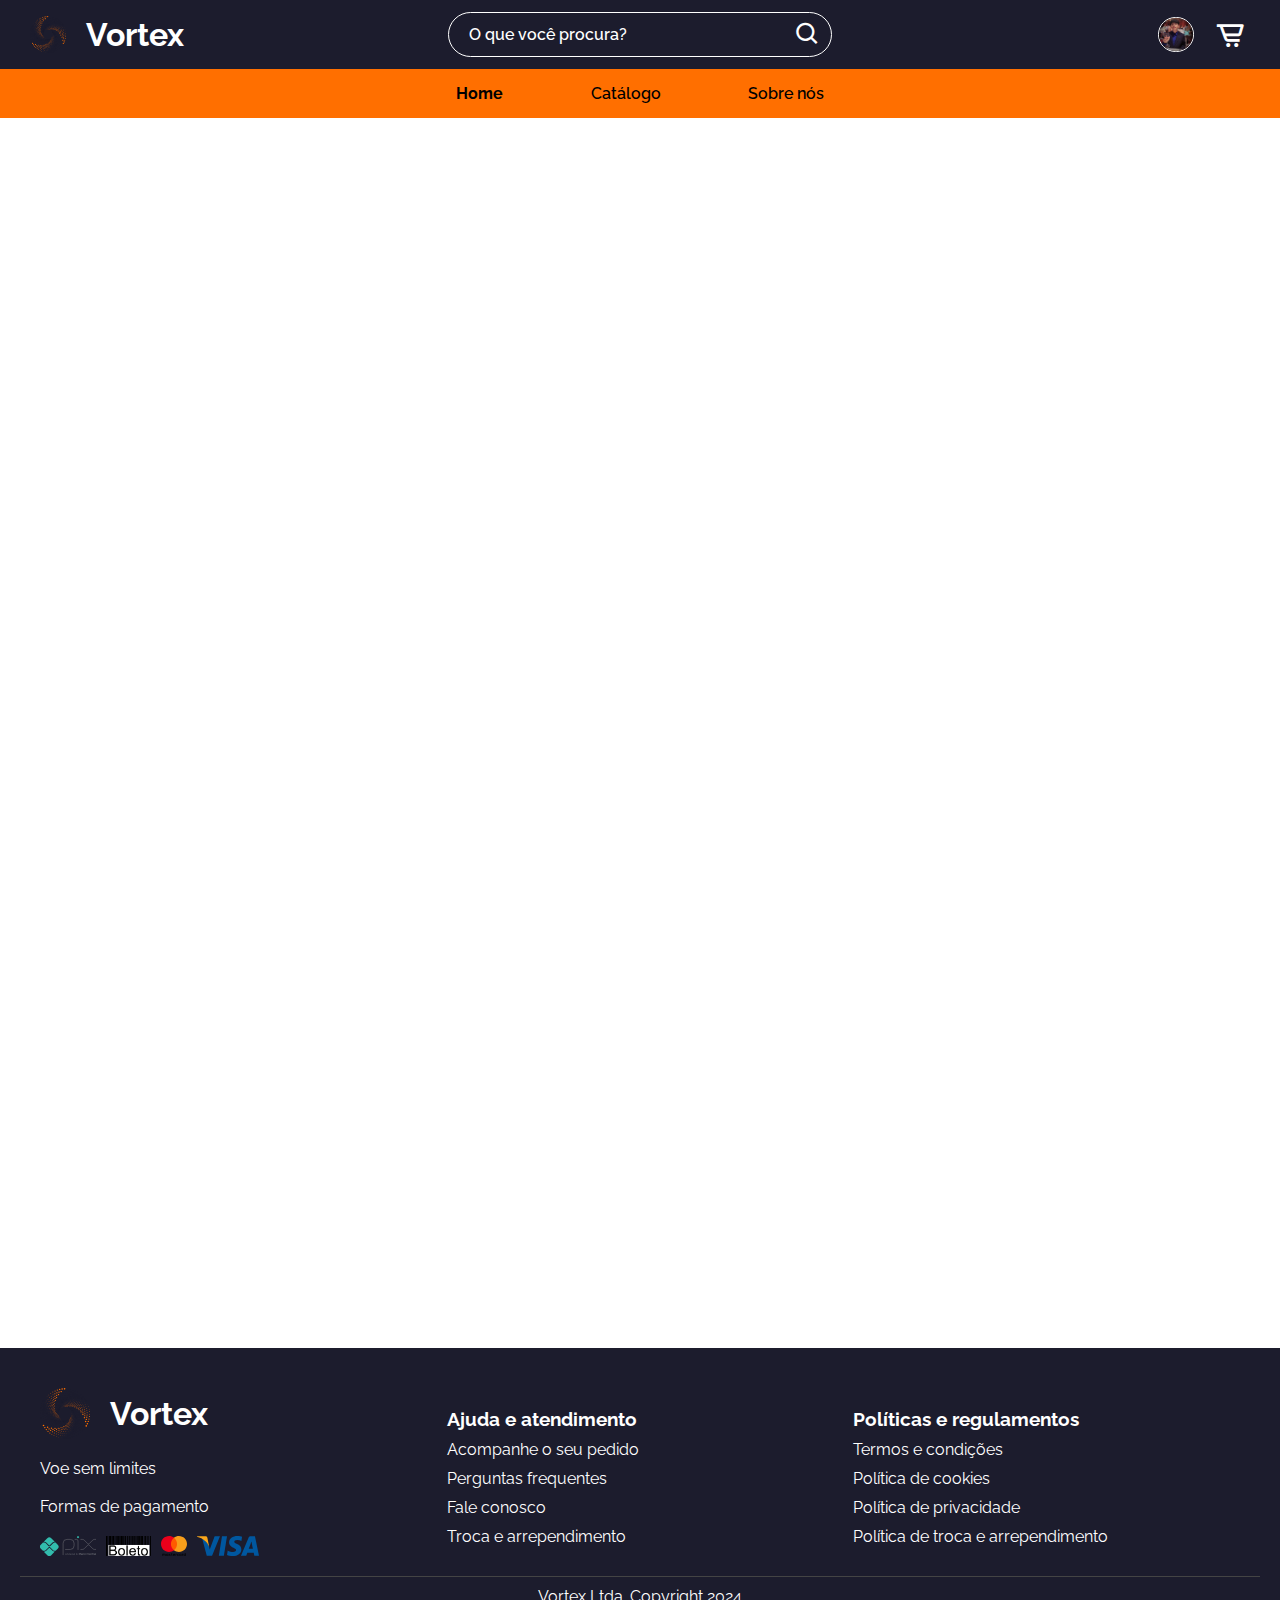
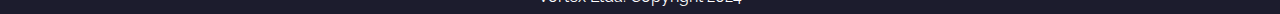
==== catalogo.html @ d71893c7 "pagina de quem somos feita" ====
<!DOCTYPE html>
<html lang="en">
<head>
    <meta charset="UTF-8">
    <meta name="viewport" content="width=device-width, initial-scale=1.0">
    <title>Vortex</title>
    <link rel="icon" href="img/logo.svg">
    <link rel="stylesheet" href="css/quemsomos.css">
    <link href="https://unpkg.com/boxicons@2.1.4/css/boxicons.min.css" rel="stylesheet"/>
</head>
<body>
    <header id="header">
        <div class="header-contents">
            <div class="logo-container">
                <img class="logo" src="img/logo.svg" >
                <h1>Vortex</h1>
            </div>
            
            <div class="searchbar">
                <input placeholder="O que você procura?" type="text">
                <i class='bx bx-search'></i>
            </div>

            <div class="header-links">
                <a href="#"><img src="img/foto de perfil.png"></a>
                <a href="#"><i class='bx bx-cart-alt'></i></a>
            </div>

            <div class="responsive-buttons">
                <button onclick="abrir_menu()" class="menu">
                    <i class="bx bx-menu"></i>
                </button>
                <button onclick="abrir_search()" class="menu">
                    <i class='bx bx-search'></i>
                </button>
            </div>
        </div>
        <nav>
            <ul>
                <a class="mobile-only-links perfil-link" href="#"><img src="img/foto de perfil.png"></a>
                <a class="mobile-only-links cart-link" href="#"><i class='bx bx-cart-alt'></i></a>
                <a class="current-page" href="index.html">Home</a>
                <a href="catalogo.html">Catálogo</a>
                <a href="quemsomos.html">Sobre nós</a>
                <a class="catalog-item-a" href=""><strong>Vortex Exclusive</strong></a>
                <a class="catalog-item-a" href="">Tênis</a>
                <a class="catalog-item-a" href="">Joelheiras</a>
                <a class="catalog-item-a" href="">Órteses</a>
                <a class="catalog-item-a" href="">Manguitos</a>
                
            </ul>
        </nav>
    </header>
    
    <main></main>

    <footer>
        <div class="footer-container">
            <div class="footer-column">
                <span class="footer-logo">
                    <img src="img/logo.svg" alt="Logo Vortex" >
                    <h2>Vortex</h2>
                </span>
                <p>Voe sem limites</p>
                <p class="formas-pagamento">Formas de pagamento</p>
                <div class="payment-methods">
                    <img src="img/pix-106.svg" alt="pix">
                    <img src="img/boleto.png" alt="boleto">
                    <img src="img/Mastercard-logo.svg" alt="mastercard">
                    <img src="img/Visa_Inc._logo.svg" alt="visa">
                </div>
            </div>

            <div class="footer-column">
                <h3>Ajuda e atendimento</h3>
                <ul>
                    <li><a href="#">Acompanhe o seu pedido</a></li>
                    <li><a href="#">Perguntas frequentes</a></li>
                    <li><a href="#">Fale conosco</a></li>
                    <li><a href="#">Troca e arrependimento</a></li>
                </ul>
            </div>

            <div class="footer-column">
                <h3>Políticas e regulamentos</h3>
                <ul>
                    <li><a href="#">Termos e condições</a></li>
                    <li><a href="#">Política de cookies</a></li>
                    <li><a href="#">Política de privacidade</a></li>
                    <li><a href="#">Política de troca e arrependimento</a></li>
                </ul>
            </div>
        </div>

        <div class="footer-bottom">
            <p>Vortex Ltda. Copyright 2024</p>
        </div>
    </footer>

    <script>
        function abrir_menu() {
            const nav = document.querySelector('nav');
            nav.classList.toggle('active');
        }
        function abrir_search() {
            const searchbar = document.querySelector('.searchbar');
            searchbar.classList.toggle('active');
        }
    </script>
</body>
</html>
---- css/quemsomos.css ----
/* /----------------------------------------------------------------------

                            CONTEUDOS GENÉRICOS

-------------------------------------------------------------------------*/

@import url('https://fonts.googleapis.com/css2?family=Raleway:ital,wght@0,100..900;1,100..900&display=swap');
@import url('https://fonts.googleapis.com/css2?family=Poppins:ital,wght@0,100;0,200;0,300;0,400;0,500;0,600;0,700;0,800;0,900;1,100;1,200;1,300;1,400;1,500;1,600;1,700;1,800;1,900&display=swap');

* {
    padding: 0;
    margin: 0;
    box-sizing: border-box;
    font-family: "Raleway", sans-serif;
    text-decoration: none;

}

:root {
    --escuro: #1C1C2D;
    --destaque: #FF6F00;
    --cinza: #8A8A8A;
}

body {
    overflow-x: hidden;
}


/* ======================================== */
/* HEADER */
/* ======================================== */

header {
    position: relative;
    width: 100vw;
    display: flex;
    z-index: 10;
    flex-direction: column;

}

.header-contents {
    padding: 16px 30px 16px 30px;
    display: flex;
    align-items: center;
    justify-content: space-between;
    color: white;
    background-color: var(--escuro);
    position: relative;
    z-index: 10;
}

.logo-container {
    display: flex;
    align-items: center;
    gap: 20px;
}

.logo {
    width: 36px;
}

.header-links {
    display: flex;
    gap: 20px;
    align-items: center;
}

.header-links a {
    display: flex;
    align-items: center;
    text-align: center;
    text-decoration: none;
    color: white;
    font-size: 2rem;
    width: 36px;
    height: 36px;
}

.header-links a img {
    align-self: center;
    border-radius: 100px;
    border: 1px solid white;
    width: 36px;
}

.searchbar {
    width: 30%;
    height: 65%;
    display: flex;
    padding: 15px 10px 15px 20px;
    align-items: center;
    justify-content: space-between;
    border: 1px solid white;
    border-radius: 100px;
    position: absolute;
    left: 50%;
    transform: translateX(-50%);
}

.searchbar input {
    font-size: 1rem;
    background-color: transparent;
    width: 100%;
    border: none;
    outline: none;
    color: white;

}

.searchbar input::placeholder {
    font-size: 1rem;
    color: white;
    font-weight: 550;
}

.searchbar i {
    font-size: 1.7rem;
}

nav {

    position: sticky;
    top: 0;
    width: 100%;
    display: flex;
    justify-content: center;
    padding: 10px;
    background-color: var(--destaque);
    z-index: 1000;
}

nav ul {
    padding: 0;
    list-style: none;
    display: flex;
    justify-content: space-between;
    width: 30%;
    display: flex;
}

nav ul a {
    padding: 5px;
    font-weight: 550;
    color: black;
    text-decoration: none;
    position: relative;
    transition: all .2s ease;
}

.catalog-item-a {
    display: none;
}

nav ul a.current-page {
    font-weight: bolder;
}

nav ul a:hover {
    font-weight: bold;
    transform: scale(1.07);
}

.mobile-only-links {
    display: none;
}

.responsive-buttons {
    display: none;
}

.responsive-buttons button {
    background-color: transparent;
    border: none;
    color: white;
}

.menu i {
    font-size: 2.1rem;
}

footer {
    margin-top: 300px;
    background-color: var(--escuro);
    color: #fff;
    padding: 40px 20px 8px 20px;
    width: 100%;
    font-family: Arial, sans-serif;
    position: relative;
}

.footer-container {
    display: flex;
    justify-content: space-between;
    flex-wrap: wrap;
    gap: 20px;
    max-width: 1200px;
    margin: 0 auto;
}

.footer-column {
    flex: 1;
    min-width: 200px;
    display: flex;
    flex-direction: column;
    justify-content: space-between;
}

.footer-logo img {
    width: 50px;
}

.footer-logo {
    display: flex;
    align-items: center;
    gap: 20px;
}

.footer-logo h2 {
    font-size: 2rem;
}

.payment-methods {
    display: flex;
    flex-wrap: wrap;
}

.payment-methods img {
    margin-right: 10px;
    width: auto;
    height: 20px;
}

.footer-column h3 {
    margin-top: 20px;
    font-size: 1.2rem;
    margin-bottom: 10px;
}

.footer-column ul {
    list-style-type: none;
    padding: 0;
}

.footer-column ul li {
    margin-bottom: 10px;
}

.footer-column ul li a {
    color: #fff;
    text-decoration: none;
    transition: color 0.3s ease;
}

.footer-column ul li a:hover {
    color: #ccc;
}

.footer-bottom {
    text-align: center;
    margin-top: 20px;
    border-top: 1px solid #444;
    padding-top: 10px;
    font-size: 1rem;
}

/* ============================================= */

/* FOOTER */

/* ============================================= */

/* Colapsar Header e footer */
@media (max-width: 800px) {
    .header-links {
        display: none;
    }

    nav {
        display: none;
        flex-direction: column;
        transition: transform 0.3s ease;
        border-bottom-left-radius: 8px;
        position: absolute;
        right: 0;
        top: 100%;
        width: 300px;
        padding: 20px;
        background-color: var(--destaque);
        box-shadow: 0 2px 10px rgba(0, 0, 0, 0.1);
    }

    nav.active {
        display: flex;
        flex-direction: column;
    }

    .searchbar {
        display: none;
        justify-content: space-around;
        align-items: center;
        margin: 0;
        transform: translatex(0);
        left: 0px;
        top: 100%;
        background-color: var(--escuro);
        width: 100%;
        border: none;
        border-radius: 0px;
        padding: 30px 6px 30px 6px;
    }

    .searchbar.active {
        z-index: 5;
        display: flex;
    }

    .searchbar.active i {
        font-size: 1.5rem;
    }

    .searchbar.active input {
        z-index: 6;
        width: 80%;
        font-size: 1.2rem;
        color: white;
        border: 1px solid white;
        padding: 10px;
        border-radius: 100px;
    }

    .mobile-only-links {
        width: 100%;
        display: flex;
        align-items: center;
        gap: 10%;
        justify-content: space-between;
        border-bottom: 1px solid var(--escuro);
    }

    .catalog-item-a {
        font-size: 3rem;
        display: block;
    }

    .mobile-only-links:nth-child(2) {
        margin-bottom: 25px;
    }

    .mobile-only-links.perfil-link>img {
        position: relative;
        display: block;
        width: 50px;
        border: 2px solid var(--escuro);
        border-radius: 100%;
    }

    .mobile-only-links.perfil-link::before {
        text-decoration: none;
        font-weight: 600;
        color: black;
        font-size: clamp(1.5rem, 0.6667rem + 2.7778vw, 2rem);
        content: 'Perfil';
        font-family: "Raleway", sans-serif;
    }

    .mobile-only-links.cart-link::before {
        text-decoration: none;
        font-weight: 600;
        color: black;
        font-size: clamp(1.5rem, 0.6667rem + 2.7778vw, 2rem);
        content: 'Carrinho';
        font-family: "Raleway", sans-serif;
    }

    .mobile-only-links i {
        font-size: 3rem;
        color: var(--escuro);
        border: 1px solid var(--escuro);
        border-radius: 100%;
        padding: 6px;
    }


    nav ul {
        width: 100%;
    }

    nav ul a:not(.mobile-only-links):nth-child(n+2) {
        font-size: clamp(1.5rem, 0.6667rem + 2.7778vw, 2rem);
        width: 100%;
        display: flex;
        align-items: center;
        gap: 10%;
        justify-content: space-between;
        margin-top: 10px;
        position: relative;
    }

    nav ul a:not(.mobile-only-links)::after {
        content: "\ea50";
        font-size: 2rem;
        color: var(--escuro);
        font-family: 'boxicons';

    }

    nav.active ul {
        display: flex;
        align-items: flex-start;
        justify-content: flex-end;
        flex-direction: column;
    }

    nav.active ul a:hover {
        transform: scale(1);
    }

    .responsive-buttons {
        display: flex;
        align-items: center;
        justify-content: center;
        gap: 25px;
    }

    .responsive-buttons button {
        align-items: center;
        text-align: center;
        display: flex;
        cursor: pointer;
        font-size: 5rem;
        color: white;
    }

    .footer-container {
        flex-direction: column;
        align-items: center;
        text-align: center;
        gap: 0px;
    }

    .footer-column:nth-child(1) {
        order: 4;
        margin-top: 30px;
        width: 100%;
        display: flex;
        justify-content: center;
        align-items: center;
        gap: 20px;
        padding: 5px;
    }

    .footer-column:nth-child(1) .footer-logo p {
        display: none;
    }

    .footer-column:nth-child(1) .formas-pagamento {
        display: block;
        font-size: 1.8rem;
    }

    .payment-methods {
        width: 50%;
        flex-wrap: wrap;
        row-gap: 20px;
        justify-content: space-around;
    }

    .footer-column h3 {
        display: none;
    }

    /*.footer-column:nth-child(n+2) são as colunas de informação exceto a de formas e pagamento. */
    .footer-column:nth-child(n+2) {
        width: 100%;
        font-size: 1rem;
        display: flex;
        flex-direction: column;
        justify-content: flex-start;
        align-items: flex-start;
        text-align: left;
        line-height: 25px;
    }

    .footer-column:nth-child(n+2) ul {
        width: 100%;
    }

    .footer-column:nth-child(n+2) ul li {
        padding: 5px;
        border-bottom: 1px solid var(--cinza);
    }

    .footer-column:nth-child(n+2) ul li a {
        font-size: 1.4rem;
        display: flex;
        align-items: center;
        justify-content: space-between;
        width: 100%;
    }

    .footer-column:nth-child(n+2) ul li a::after {
        content: "\ea50";
        font-size: 2rem;
        color: white;
        font-family: 'boxicons';
    }

    .footer-bottom p {
        font-weight: 500;
        display: block;
        font-size: 1.3rem;
    }

}

/* Colapsar ainda mais o header */
@media (max-width: 320px) {

    .header-contents {
        flex-wrap: wrap;
        gap: 10px;
    }


    nav.active {
        width: 100%;
        display: flex;
        flex-direction: column;
        border-bottom-left-radius: 8px;
        border-bottom-right-radius: 8px;
        transform: translateX(0px);
    }

    .mobile-only-links {
        width: 100%;
        display: flex;
        align-items: center;
        gap: 10%;
        justify-content: space-between;
        border-bottom: 1px solid var(--escuro);
    }

    .mobile-only-links i {
        font-size: 1.7rem;
        color: var(--escuro);
        border: 1px solid var(--escuro);
        border-radius: 100%;
        padding: 6px;
    }

    .mobile-only-links.perfil-link>img {
        position: relative;
        display: block;
        width: 30px;
        border: 2px solid var(--escuro);
        border-radius: 100%;
    }

    .responsive-buttons {
        width: 100%;
        justify-content: space-between;
    }

    .responsive-buttons .menu:nth-child(1) {
        order: 2;
    }

    .responsive-buttons .menu:nth-child(2) {
        order: 1;
    }

    .footer-column:nth-child(n+2) ul li a {
        font-size: 1rem;
        display: flex;
        align-items: center;
        justify-content: space-between;
        width: 100%;
    }
}


/* /----------------------------------------------------------------------

PÁGINA HOME

-------------------------------------------------------------------------*/
main {
    margin-top: 30px;
    width: 100vw;
    min-height: 100vh;
    display: flex;
    gap: 100px;
    align-items: center;
    flex-direction: column;
    padding: 40px;
}

.intro,
.vision {
    display: flex;
    flex-direction: column;
    align-items: center;
    margin-bottom: 40px;
}

.intro .text-container,
.vision .text-container {
    max-width: 800px;
    padding: 20px;
    text-align: center;
}

.title {
    font-size: 2.5rem;
    color: var(--destaque);
    margin-bottom: 15px;
}

.subtitle {
    font-size: 2rem;
    color: var(--destaque);
    margin-bottom: 15px;
}

.description {
    font-size: 1.1rem;
    color: var(--escuro);
    line-height: 1.6;
    font-weight: 600;
}

.image {
    width: 100%;
    max-width: 600px;
    height: auto;
    border-radius: 10px;
    margin-top: 20px;
    box-shadow: 0px 4px 8px rgba(0, 0, 0, 0.1);
}

.contact {
    background-color: #f5f5f5;
    padding: 40px 20px;
    border-radius: 8px;
    box-shadow: 0px 4px 12px rgba(0, 0, 0, 0.1);
}

.contact-form {
    display: flex;
    flex-direction: column;
    gap: 20px;
}

.form-group {
    display: flex;
    flex-direction: column;
}

.form-label {
    font-size: 1.1rem;
    color: var(--escuro);
    margin-bottom: 5px;
}

.form-input {
    padding: 10px;
    font-size: 1rem;
    border: 1px solid var(--cinza);
    border-radius: 5px;
    width: 100%;
    box-sizing: border-box;
}

.form-input:focus {
    outline-color: var(--destaque);
}

.submit-btn {
    padding: 12px 20px;
    background-color: var(--destaque);
    color: #fff;
    font-size: 1.1rem;
    border: none;
    border-radius: 5px;
    cursor: pointer;
    transition: background-color 0.3s;
}

.submit-btn:hover {
    background-color: #e65c00;
}

@media (min-width: 768px) {

    .intro,
    .vision {
        flex-direction: row;
        justify-content: space-between;
    }

    .intro .text-container,
    .vision .text-container {
        max-width: 45%;
        text-align: left;
    }

    .image {
        width: 45%;
        margin-top: 0;
    }
}

@media (min-width: 768px) {

    .intro,
    .vision {
        flex-direction: row;
        justify-content: space-between;
    }

    .intro .text-container,
    .vision .text-container {
        max-width: 45%;
        text-align: left;
    }

    .image {
        width: 45%;
        margin-top: 0;
    }
}

@media (max-width: 767px) {
    .image {
        width: 100%;
    }
}
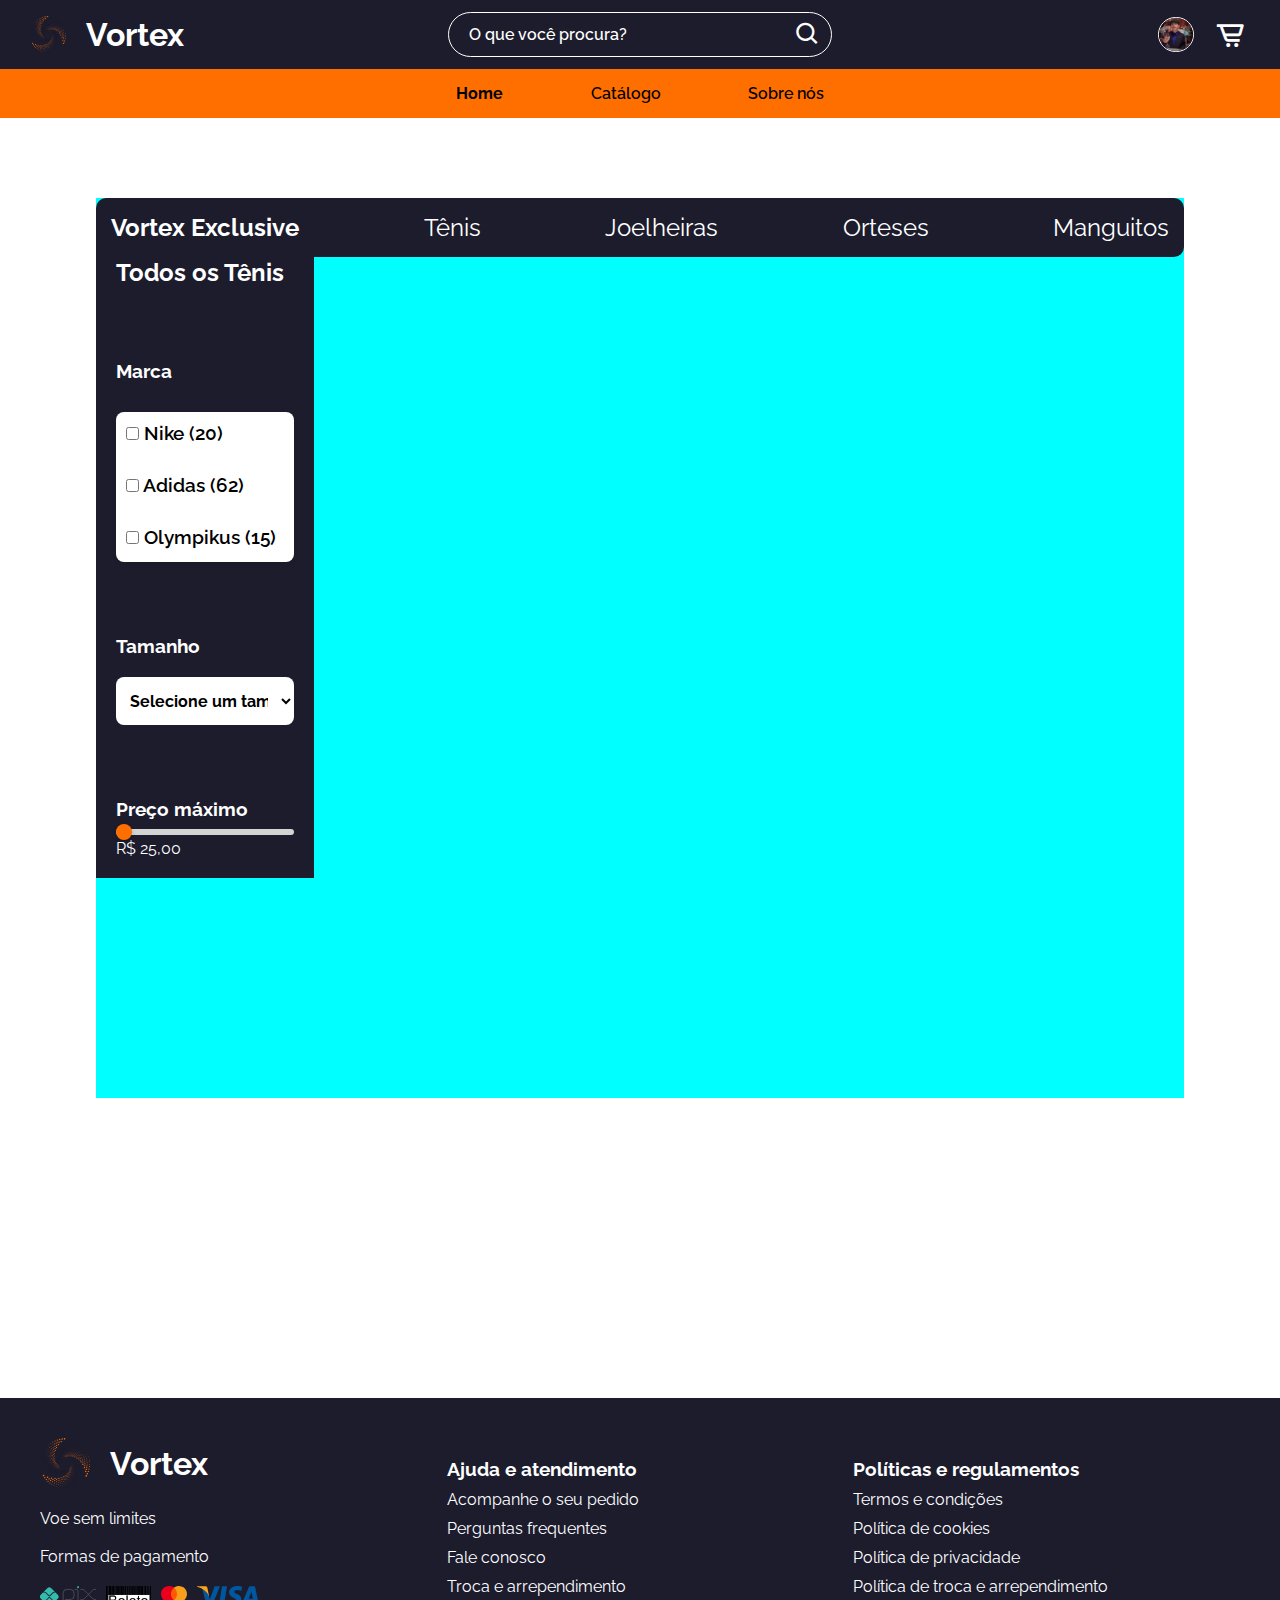
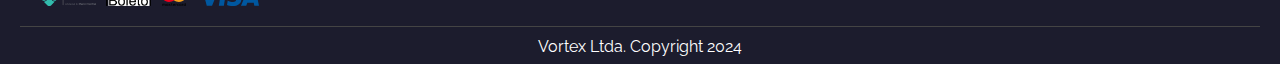
==== commit 8007c764: "parte dos filtros pronta" ====
--- a/catalogo.html
+++ b/catalogo.html
@@ -5,7 +5,7 @@
     <meta name="viewport" content="width=device-width, initial-scale=1.0">
     <title>Vortex</title>
     <link rel="icon" href="img/logo.svg">
-    <link rel="stylesheet" href="css/quemsomos.css">
+    <link rel="stylesheet" href="css/catalogo.css">
     <link href="https://unpkg.com/boxicons@2.1.4/css/boxicons.min.css" rel="stylesheet"/>
 </head>
 <body>
@@ -52,7 +52,64 @@
         </nav>
     </header>
     
-    <main></main>
+    <main>
+        <section class="categorias">
+            <ul>
+                <li><a href="#"> <b>Vortex Exclusive</b> </a></li>
+                <li><a href="#">Tênis</a></li>
+                <li><a href="#">Joelheiras</a></li>
+                <li><a href="#">Orteses</a></li>
+                <li><a href="#">Manguitos</a></li>
+            </ul>
+            <aside class="filters">
+                <h2>Todos os Tênis</h2>
+
+                <div class="marca">
+                    <h3>Marca</h3>
+                    <div class="marcas">
+                        <span>
+                            <input type="checkbox"> Nike (20)
+                        </span>
+                        <span>
+                            <input type="checkbox"> Adidas (62)
+                        </span>
+                        <span>
+                            <input type="checkbox"> Olympikus (15)
+                        </span>
+                        <span>
+                            <input type="checkbox"> Asics (23)
+                        </span>
+                    </div>
+                </div>
+
+                <div class="tamanho">
+                    <h3>Tamanho</h3>
+                    <select id="select-tamanho">
+                        <option value="" disabled selected>Selecione um tamanho</option>
+                        <option value="36">36</option>
+                        <option value="37">37</option>
+                        <option value="38">38</option>
+                        <option value="39">39</option>
+                        <option value="40">40</option>
+                        <option value="41">41</option>
+                        <option value="42">42</option>
+                        <option value="43">43</option>
+                        <option value="44">44</option>
+                    </select>
+                </div>
+
+
+                <div class="faixa-preco">
+                    <h3>Preço máximo</h3>
+                    <span>
+                        <input type="range" id="input-range" value="0" min="25" max="500" step="25">
+                        <p id="valor-range">R$ 25,00</p>
+                    </span>
+                </div>
+
+            </aside>
+        </section>
+    </main>
 
     <footer>
         <div class="footer-container">
@@ -106,6 +163,22 @@
             const searchbar = document.querySelector('.searchbar');
             searchbar.classList.toggle('active');
         }
+
+        const inputRange = document.getElementById('input-range');
+        const valorRange = document.getElementById('valor-range');
+
+        inputRange.addEventListener('input', () => {
+            // Atualiza o texto do parágrafo
+            valorRange.textContent = `R$ ${inputRange.value},00`;
+
+            // Calcula a porcentagem preenchida
+            const percent = ((inputRange.value - inputRange.min) / (inputRange.max - inputRange.min)) * 100;
+
+            // Atualiza o estilo de fundo com o gradiente dinâmico
+            inputRange.style.background = `linear-gradient(to right, var(--destaque) ${percent}%, #d3d3d3 ${percent}%)`;
+        });
+
+
     </script>
 </body>
 </html>--- a/css/catalogo.css
+++ b/css/catalogo.css
@@ -0,0 +1,778 @@
+/* /----------------------------------------------------------------------
+
+                            CONTEUDOS GENÉRICOS
+
+-------------------------------------------------------------------------*/
+
+@import url('https://fonts.googleapis.com/css2?family=Raleway:ital,wght@0,100..900;1,100..900&display=swap');
+@import url('https://fonts.googleapis.com/css2?family=Poppins:ital,wght@0,100;0,200;0,300;0,400;0,500;0,600;0,700;0,800;0,900;1,100;1,200;1,300;1,400;1,500;1,600;1,700;1,800;1,900&display=swap');
+
+* {
+    padding: 0;
+    margin: 0;
+    box-sizing: border-box;
+    font-family: "Raleway", sans-serif;
+    text-decoration: none;
+
+}
+
+:root {
+    --escuro: #1C1C2D;
+    --destaque: #FF6F00;
+    --cinza: #8A8A8A;
+}
+
+body {
+    overflow-x: hidden;
+    display: flex;
+    flex-direction: column;
+    justify-self: center;
+    align-items: center;
+}
+
+
+/* ======================================== */
+/* HEADER */
+/* ======================================== */
+
+header {
+    position: relative;
+    width: 100vw;
+    display: flex;
+    z-index: 10;
+    flex-direction: column;
+
+}
+
+.header-contents {
+    padding: 16px 30px 16px 30px;
+    display: flex;
+    align-items: center;
+    justify-content: space-between;
+    color: white;
+    background-color: var(--escuro);
+    position: relative;
+    z-index: 10;
+}
+
+.logo-container {
+    display: flex;
+    align-items: center;
+    gap: 20px;
+}
+
+.logo {
+    width: 36px;
+}
+
+.header-links {
+    display: flex;
+    gap: 20px;
+    align-items: center;
+}
+
+.header-links a {
+    display: flex;
+    align-items: center;
+    text-align: center;
+    text-decoration: none;
+    color: white;
+    font-size: 2rem;
+    width: 36px;
+    height: 36px;
+}
+
+.header-links a img {
+    align-self: center;
+    border-radius: 100px;
+    border: 1px solid white;
+    width: 36px;
+}
+
+.searchbar {
+    width: 30%;
+    height: 65%;
+    display: flex;
+    padding: 15px 10px 15px 20px;
+    align-items: center;
+    justify-content: space-between;
+    border: 1px solid white;
+    border-radius: 100px;
+    position: absolute;
+    left: 50%;
+    transform: translateX(-50%);
+}
+
+.searchbar input {
+    font-size: 1rem;
+    background-color: transparent;
+    width: 100%;
+    border: none;
+    outline: none;
+    color: white;
+
+}
+
+.searchbar input::placeholder {
+    font-size: 1rem;
+    color: white;
+    font-weight: 550;
+}
+
+.searchbar i {
+    font-size: 1.7rem;
+}
+
+nav {
+
+    position: sticky;
+    top: 0;
+    width: 100%;
+    display: flex;
+    justify-content: center;
+    padding: 10px;
+    background-color: var(--destaque);
+    z-index: 1000;
+}
+
+nav ul {
+    padding: 0;
+    list-style: none;
+    display: flex;
+    justify-content: space-between;
+    width: 30%;
+    display: flex;
+}
+
+nav ul a {
+    padding: 5px;
+    font-weight: 550;
+    color: black;
+    text-decoration: none;
+    position: relative;
+    transition: all .2s ease;
+}
+
+.catalog-item-a {
+    display: none;
+}
+
+nav ul a.current-page {
+    font-weight: bolder;
+}
+
+nav ul a:hover {
+    font-weight: bold;
+    transform: scale(1.07);
+}
+
+.mobile-only-links {
+    display: none;
+}
+
+.responsive-buttons {
+    display: none;
+}
+
+.responsive-buttons button {
+    background-color: transparent;
+    border: none;
+    color: white;
+}
+
+.menu i {
+    font-size: 2.1rem;
+}
+
+footer {
+    margin-top: 300px;
+    background-color: var(--escuro);
+    color: #fff;
+    padding: 40px 20px 8px 20px;
+    width: 100%;
+    font-family: Arial, sans-serif;
+    position: relative;
+}
+
+.footer-container {
+    display: flex;
+    justify-content: space-between;
+    flex-wrap: wrap;
+    gap: 20px;
+    max-width: 1200px;
+    margin: 0 auto;
+}
+
+.footer-column {
+    flex: 1;
+    min-width: 200px;
+    display: flex;
+    flex-direction: column;
+    justify-content: space-between;
+}
+
+.footer-logo img {
+    width: 50px;
+}
+
+.footer-logo {
+    display: flex;
+    align-items: center;
+    gap: 20px;
+}
+
+.footer-logo h2 {
+    font-size: 2rem;
+}
+
+.payment-methods {
+    display: flex;
+    flex-wrap: wrap;
+}
+
+.payment-methods img {
+    margin-right: 10px;
+    width: auto;
+    height: 20px;
+}
+
+.footer-column h3 {
+    margin-top: 20px;
+    font-size: 1.2rem;
+    margin-bottom: 10px;
+}
+
+.footer-column ul {
+    list-style-type: none;
+    padding: 0;
+}
+
+.footer-column ul li {
+    margin-bottom: 10px;
+}
+
+.footer-column ul li a {
+    color: #fff;
+    text-decoration: none;
+    transition: color 0.3s ease;
+}
+
+.footer-column ul li a:hover {
+    color: #ccc;
+}
+
+.footer-bottom {
+    text-align: center;
+    margin-top: 20px;
+    border-top: 1px solid #444;
+    padding-top: 10px;
+    font-size: 1rem;
+}
+
+/* ============================================= */
+
+/* FOOTER */
+
+/* ============================================= */
+
+/* Colapsar Header e footer */
+@media (max-width: 800px) {
+    .header-links {
+        display: none;
+    }
+
+    nav {
+        display: none;
+        flex-direction: column;
+        transition: transform 0.3s ease;
+        border-bottom-left-radius: 8px;
+        position: absolute;
+        right: 0;
+        top: 100%;
+        width: 300px;
+        padding: 20px;
+        background-color: var(--destaque);
+        box-shadow: 0 2px 10px rgba(0, 0, 0, 0.1);
+    }
+
+    nav.active {
+        display: flex;
+        flex-direction: column;
+    }
+
+    .searchbar {
+        display: none;
+        justify-content: space-around;
+        align-items: center;
+        margin: 0;
+        transform: translatex(0);
+        left: 0px;
+        top: 100%;
+        background-color: var(--escuro);
+        width: 100%;
+        border: none;
+        border-radius: 0px;
+        padding: 30px 6px 30px 6px;
+    }
+
+    .searchbar.active {
+        z-index: 5;
+        display: flex;
+    }
+
+    .searchbar.active i {
+        font-size: 1.5rem;
+    }
+
+    .searchbar.active input {
+        z-index: 6;
+        width: 80%;
+        font-size: 1.2rem;
+        color: white;
+        border: 1px solid white;
+        padding: 10px;
+        border-radius: 100px;
+    }
+
+    .mobile-only-links {
+        width: 100%;
+        display: flex;
+        align-items: center;
+        gap: 10%;
+        justify-content: space-between;
+        border-bottom: 1px solid var(--escuro);
+    }
+
+    .catalog-item-a {
+        font-size: 3rem;
+        display: block;
+    }
+
+    .mobile-only-links:nth-child(2) {
+        margin-bottom: 25px;
+    }
+
+    .mobile-only-links.perfil-link>img {
+        position: relative;
+        display: block;
+        width: 50px;
+        border: 2px solid var(--escuro);
+        border-radius: 100%;
+    }
+
+    .mobile-only-links.perfil-link::before {
+        text-decoration: none;
+        font-weight: 600;
+        color: black;
+        font-size: clamp(1.5rem, 0.6667rem + 2.7778vw, 2rem);
+        content: 'Perfil';
+        font-family: "Raleway", sans-serif;
+    }
+
+    .mobile-only-links.cart-link::before {
+        text-decoration: none;
+        font-weight: 600;
+        color: black;
+        font-size: clamp(1.5rem, 0.6667rem + 2.7778vw, 2rem);
+        content: 'Carrinho';
+        font-family: "Raleway", sans-serif;
+    }
+
+    .mobile-only-links i {
+        font-size: 3rem;
+        color: var(--escuro);
+        border: 1px solid var(--escuro);
+        border-radius: 100%;
+        padding: 6px;
+    }
+
+
+    nav ul {
+        width: 100%;
+    }
+
+    nav ul a:not(.mobile-only-links):nth-child(n+2) {
+        font-size: clamp(1.5rem, 0.6667rem + 2.7778vw, 2rem);
+        width: 100%;
+        display: flex;
+        align-items: center;
+        gap: 10%;
+        justify-content: space-between;
+        margin-top: 10px;
+        position: relative;
+    }
+
+    nav ul a:not(.mobile-only-links)::after {
+        content: "\ea50";
+        font-size: 2rem;
+        color: var(--escuro);
+        font-family: 'boxicons';
+
+    }
+
+    nav.active ul {
+        display: flex;
+        align-items: flex-start;
+        justify-content: flex-end;
+        flex-direction: column;
+    }
+
+    nav.active ul a:hover {
+        transform: scale(1);
+    }
+
+    .responsive-buttons {
+        display: flex;
+        align-items: center;
+        justify-content: center;
+        gap: 25px;
+    }
+
+    .responsive-buttons button {
+        align-items: center;
+        text-align: center;
+        display: flex;
+        cursor: pointer;
+        font-size: 5rem;
+        color: white;
+    }
+
+    .footer-container {
+        flex-direction: column;
+        align-items: center;
+        text-align: center;
+        gap: 0px;
+    }
+
+    .footer-column:nth-child(1) {
+        order: 4;
+        margin-top: 30px;
+        width: 100%;
+        display: flex;
+        justify-content: center;
+        align-items: center;
+        gap: 20px;
+        padding: 5px;
+    }
+
+    .footer-column:nth-child(1) .footer-logo,
+    p {
+        display: none;
+    }
+
+    .footer-column:nth-child(1) .formas-pagamento {
+        display: block;
+        font-size: 1.8rem;
+    }
+
+    .payment-methods {
+        width: 50%;
+        flex-wrap: wrap;
+        row-gap: 20px;
+        justify-content: space-around;
+    }
+
+    .footer-column h3 {
+        display: none;
+    }
+
+    /*.footer-column:nth-child(n+2) são as colunas de informação exceto a de formas e pagamento. */
+    .footer-column:nth-child(n+2) {
+        width: 100%;
+        font-size: 1rem;
+        display: flex;
+        flex-direction: column;
+        justify-content: flex-start;
+        align-items: flex-start;
+        text-align: left;
+        line-height: 25px;
+    }
+
+    .footer-column:nth-child(n+2) ul {
+        width: 100%;
+    }
+
+    .footer-column:nth-child(n+2) ul li {
+        padding: 5px;
+        border-bottom: 1px solid var(--cinza);
+    }
+
+    .footer-column:nth-child(n+2) ul li a {
+        font-size: 1.4rem;
+        display: flex;
+        align-items: center;
+        justify-content: space-between;
+        width: 100%;
+    }
+
+    .footer-column:nth-child(n+2) ul li a::after {
+        content: "\ea50";
+        font-size: 2rem;
+        color: white;
+        font-family: 'boxicons';
+    }
+
+    .footer-bottom p {
+        font-weight: 500;
+        display: block;
+        font-size: 1.3rem;
+    }
+
+}
+
+/* Colapsar ainda mais o header */
+@media (max-width: 320px) {
+
+    .header-contents {
+        flex-wrap: wrap;
+        gap: 10px;
+    }
+
+
+    nav.active {
+        width: 100%;
+        display: flex;
+        flex-direction: column;
+        border-bottom-left-radius: 8px;
+        border-bottom-right-radius: 8px;
+        transform: translateX(0px);
+    }
+
+    .mobile-only-links {
+        width: 100%;
+        display: flex;
+        align-items: center;
+        gap: 10%;
+        justify-content: space-between;
+        border-bottom: 1px solid var(--escuro);
+    }
+
+    .mobile-only-links i {
+        font-size: 1.7rem;
+        color: var(--escuro);
+        border: 1px solid var(--escuro);
+        border-radius: 100%;
+        padding: 6px;
+    }
+
+    .mobile-only-links.perfil-link>img {
+        position: relative;
+        display: block;
+        width: 30px;
+        border: 2px solid var(--escuro);
+        border-radius: 100%;
+    }
+
+    .responsive-buttons {
+        width: 100%;
+        justify-content: space-between;
+    }
+
+    .responsive-buttons .menu:nth-child(1) {
+        order: 2;
+    }
+
+    .responsive-buttons .menu:nth-child(2) {
+        order: 1;
+    }
+
+    .footer-column:nth-child(n+2) ul li a {
+        font-size: 1rem;
+        display: flex;
+        align-items: center;
+        justify-content: space-between;
+        width: 100%;
+    }
+}
+
+/* ======================================== */
+/* HEADER */
+/* ======================================== */
+
+
+/* /----------------------------------------------------------------------
+
+PÁGINA CATALOGO
+
+-------------------------------------------------------------------------*/
+main {
+    margin-top: 80px;
+    width: 85vw;
+    min-height: 100vh;
+    display: flex;
+    gap: 100px;
+    background-color: aqua;
+    align-items: center;
+    flex-direction: column;
+}
+
+.categorias {
+    width: 100%;
+    background-color: var(--escuro);
+    display: flex;
+    border-radius: 10px;
+    position: relative;
+}
+
+.categorias ul {
+    width: 100%;
+    display: flex;
+    padding: 15px;
+    justify-content: space-between;
+    list-style: none;
+}
+
+.categorias ul li a {
+    color: #fff;
+    font-size: 1.5em;
+}
+
+.categorias .filters {
+    position: absolute;
+    left: 0px;
+    padding: 20px;
+    display: flex;
+    flex-direction: column;
+    justify-content: space-between;
+    width: 20%;
+    height: 40rem;
+    top: 40px;
+    color: #fff;
+    background-color: var(--escuro);
+}
+
+.filters .marca {
+    display: flex;
+    flex-direction: column;
+    gap: 30px;
+}
+
+.filters .marca .marcas {
+    background-color: #c9c9c9;
+    display: flex;
+    padding: 10px;
+    color: black;
+    flex-direction: column;
+    gap: 30px;
+    height: 10rem;
+    font-size: 1.2em;
+    font-weight: 600;
+    overflow-y: scroll;
+}
+
+.filters .marca .marcas {
+    max-height: 150px;
+    overflow-y: auto;
+    padding: 10px;
+    background-color: #ffffff;
+    border-radius: 8px;
+    box-shadow: 0 2px 4px rgba(0, 0, 0, 0.1);
+}
+
+.filters .marca .marcas::-webkit-scrollbar {
+    width: 8px;
+}
+
+.filters .marca .marcas::-webkit-scrollbar-track {
+    background: #d9d9d9;
+    border-radius: 8px;
+}
+
+.filters .marca .marcas::-webkit-scrollbar-thumb {
+    background-color: #444;
+    border-radius: 8px;
+}
+
+.filters .marca .marcas::-webkit-scrollbar-thumb:hover {
+    background-color: #222;
+}
+
+.filters .marca .marcas {
+    scrollbar-color: var(--escuro) #a7a7a7;
+    scrollbar-width: thin;
+}
+
+.filters .tamanho select {
+    margin-top: 20px;
+    padding: 10px;
+    width: 100%;
+    height: 3rem;
+    background-color: #ffffff;
+    display: flex;
+    border-radius: 8px;
+    align-items: center;
+    justify-content: space-between;
+    outline: none;
+    border: none;
+    font-size: 1em;
+    font-weight: 700;
+}
+
+
+.filters .faixa-preco span input[type="range"] {
+    -webkit-appearance: none;
+    appearance: none;
+    width: 100%;
+    height: 6px;
+    background: linear-gradient(to right,
+            var(--destaque) 50%,
+            #d3d3d3 50%);
+    border-radius: 5px;
+    outline: none;
+    transition: background 0.3s ease-in-out;
+}
+
+.filters .faixa-preco span input[type="range"]::-webkit-slider-thumb {
+    -webkit-appearance: none;
+    appearance: none;
+    width: 16px;
+    height: 16px;
+    background: var(--destaque);
+    border-radius: 50%;
+    cursor: pointer;
+    box-shadow: 0 2px 4px rgba(0, 0, 0, 0.2);
+}
+
+.filters .faixa-preco span input[type="range"]::-moz-range-thumb {
+    width: 16px;
+    height: 16px;
+    background: var(--destaque);
+    border-radius: 50%;
+    cursor: pointer;
+    box-shadow: 0 2px 4px rgba(0, 0, 0, 0.2);
+}
+
+.filters .faixa-preco span input[type="range"] {
+    -webkit-appearance: none;
+    appearance: none;
+    width: 100%;
+    height: 6px;
+    background: #d3d3d3;
+    border-radius: 5px;
+    outline: none;
+    transition: background 0.3s ease-in-out;
+}
+
+.filters .faixa-preco span input[type="range"]::-webkit-slider-thumb {
+    -webkit-appearance: none;
+    appearance: none;
+    width: 16px;
+    height: 16px;
+    background: var(--destaque);
+    border-radius: 50%;
+    cursor: pointer;
+    box-shadow: 0 2px 4px rgba(0, 0, 0, 0.2);
+}
+
+.filters .faixa-preco span input[type="range"]::-moz-range-thumb {
+    width: 16px;
+    height: 16px;
+    background: var(--destaque);
+    border-radius: 50%;
+    cursor: pointer;
+    box-shadow: 0 2px 4px rgba(0, 0, 0, 0.2);
+}
+
+.filters .faixa-preco span input[type="range"]:focus {
+    outline: none;
+}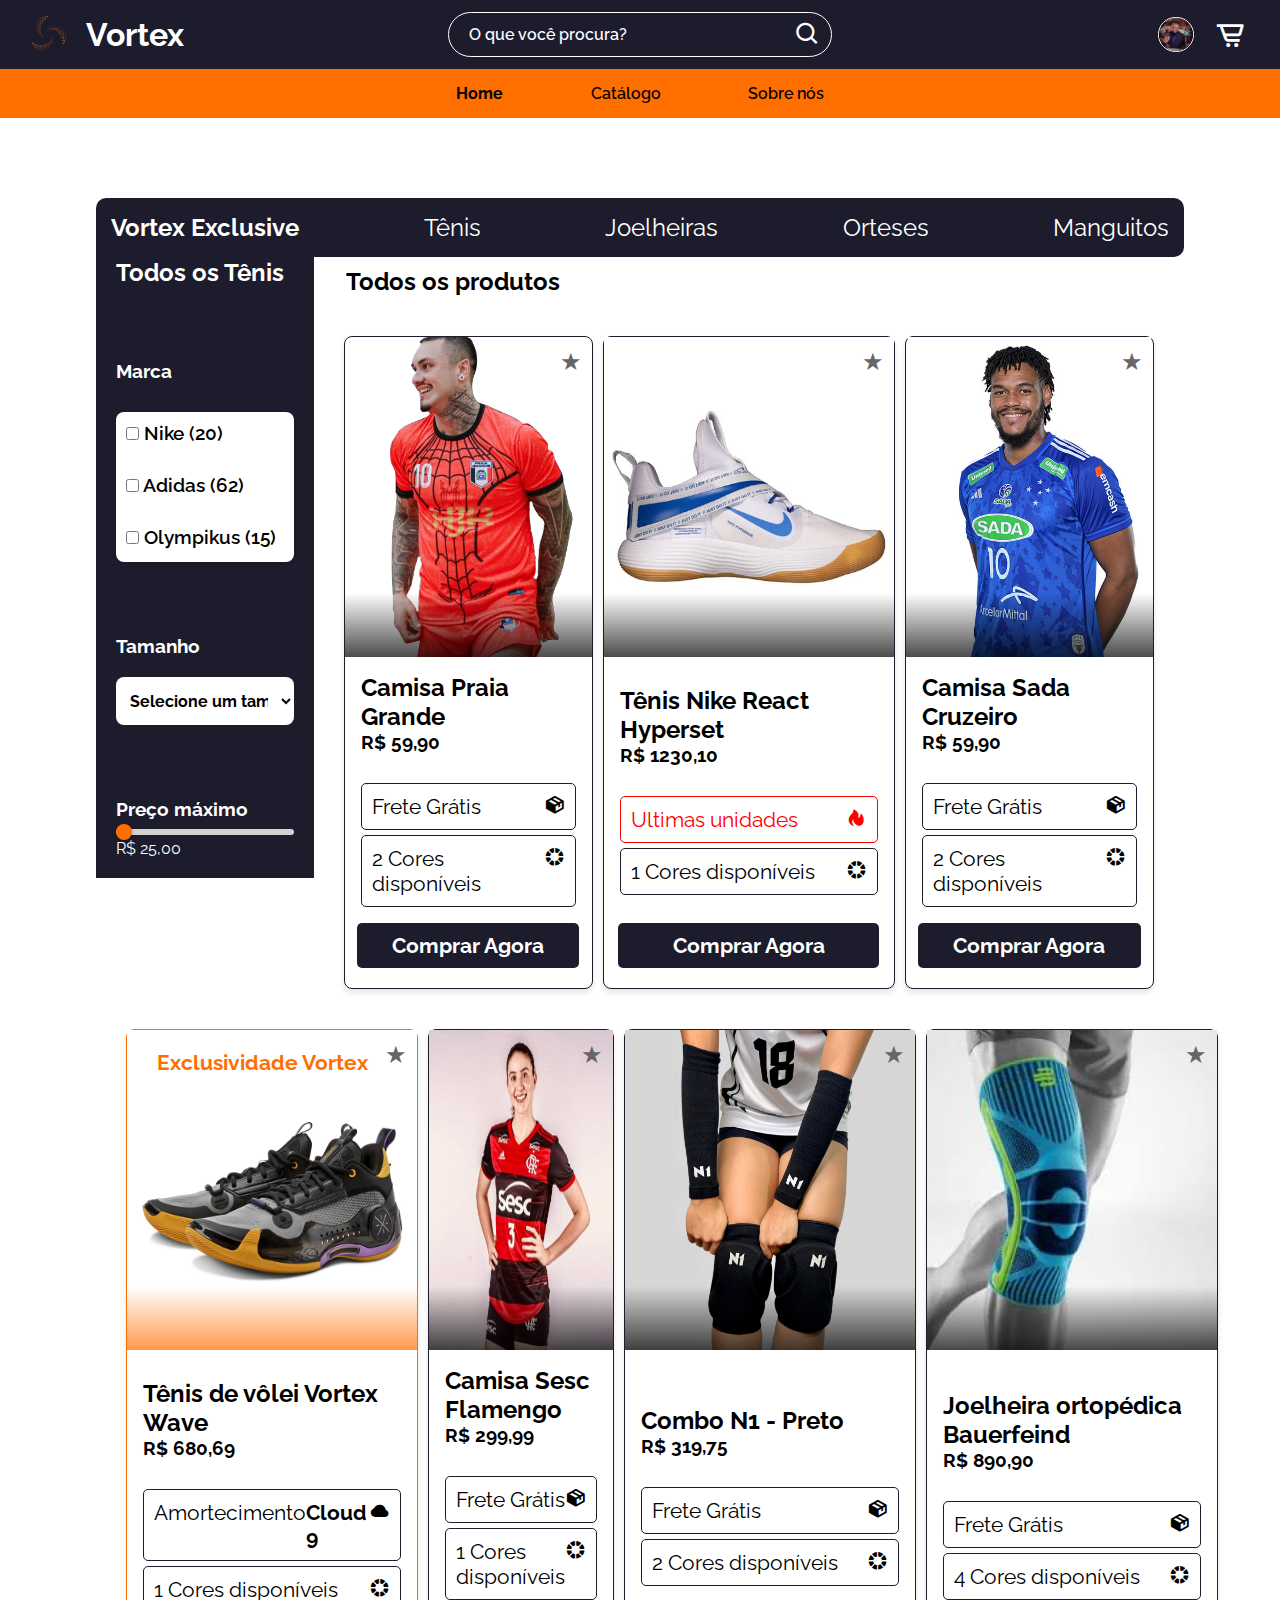
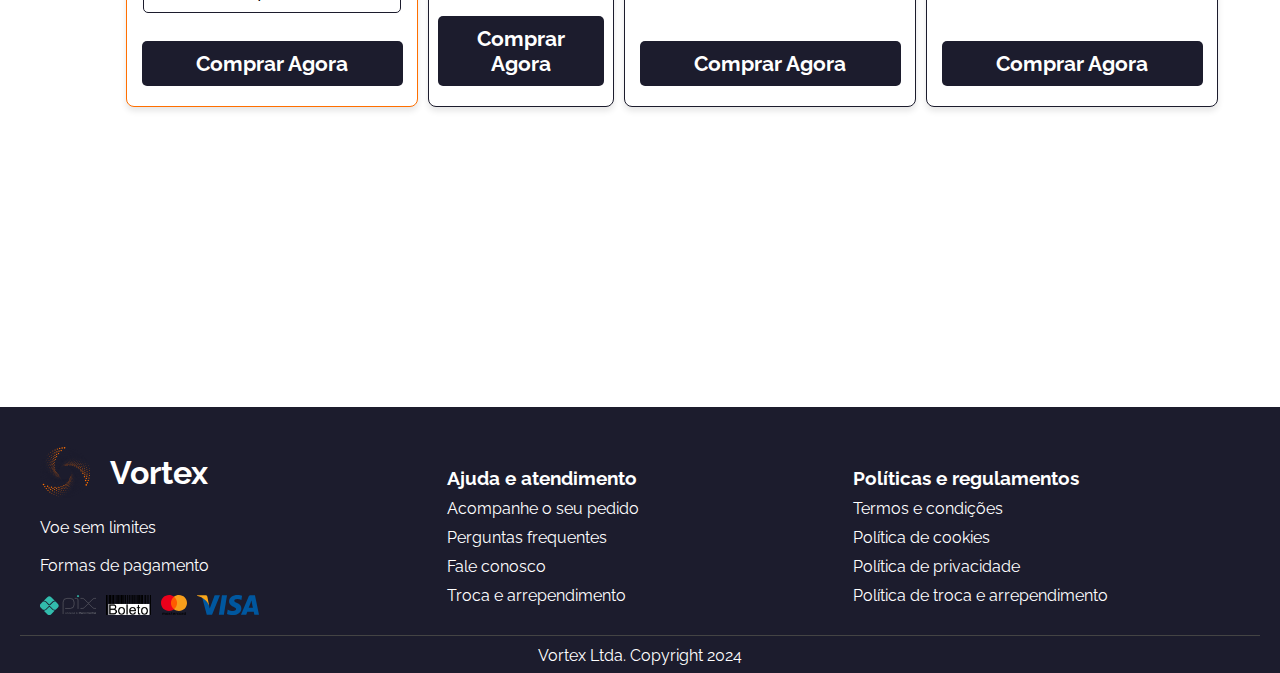
==== commit 92477bfa: "site pronto" ====
--- a/catalogo.html
+++ b/catalogo.html
@@ -109,6 +109,194 @@
 
             </aside>
         </section>
+        <h2 style="text-align: left; width: 77%;">Todos os produtos</h2>
+        <div class="linha-produtos">
+            <div class="product-card">
+                <div class="card-header">
+                    <img src="img/produtos/camisapraiagrande.png" alt="Joelheiras esportivas" class="product-image">
+                    <button class="favorite-button">★</button>
+                </div>
+                
+                <div class="card-body">
+                    <div class="product-info">
+                        <h2>Camisa Praia Grande</h2>
+                        <h3>R$ 59,90</h3>
+                    </div>
+                    
+                    <div class="options">
+                        <span>
+                            Frete Grátis
+                            <i class='bx bxs-package'></i>
+                        </span>
+                        <span>
+                            2 Cores disponíveis
+                            <i class='bx bxs-color'></i>
+                        </span>
+                    </div>
+                </div>
+                <button class="buy-button">Comprar Agora</button>
+            </div>
+            <!-- fim do produto -->
+             <div class="product-card">
+                <div class="card-header">
+                    <img src="img/produtos/hyperset.jpeg" alt="Joelheiras esportivas" class="product-image">
+                    <button class="favorite-button">★</button>
+                </div>
+                
+                <div class="card-body">
+                    <div class="product-info">
+                        <h2>Tênis Nike React Hyperset</h2>
+                        <h3>R$ 1230,10</h3>
+                    </div>
+                    
+                    <div class="options">
+                        <span style="border-color: red; color: red;">
+                            Ultimas unidades
+                            <i class='bx bxs-hot' ></i>
+                        </span>
+                        <span>
+                            1 Cores disponíveis
+                            <i class='bx bxs-color'></i>
+                        </span>
+                    </div>
+                </div>
+                <button class="buy-button">Comprar Agora</button>
+            </div>
+            <!-- fim do produto -->
+             <div class="product-card">
+                <div class="card-header">
+                    <img src="img/produtos/camisa-sadacruzeiro.jpg" alt="Joelheiras esportivas" class="product-image">
+                    <button class="favorite-button">★</button>
+                </div>
+                
+                <div class="card-body">
+                    <div class="product-info">
+                        <h2>Camisa Sada Cruzeiro</h2>
+                        <h3>R$ 59,90</h3>
+                    </div>
+                    
+                    <div class="options">
+                        <span>
+                            Frete Grátis
+                            <i class='bx bxs-package'></i>
+                        </span>
+                        <span>
+                            2 Cores disponíveis
+                            <i class='bx bxs-color'></i>
+                        </span>
+                    </div>
+                </div>
+                <button class="buy-button">Comprar Agora</button>
+            </div>
+            <!-- fim do produto -->
+        </div>
+        <div class="linha-produtos">
+            <div class="product-card vrtx-exclusive">
+                <div class="card-header">
+                    <h4>Exclusividade Vortex</h4>
+                    <img src="img/produtos/wow10.webp" alt="Joelheiras esportivas" class="product-image">
+                    <button class="favorite-button">★</button>
+                </div>
+                
+                <div class="card-body">
+                    <div class="product-info">
+                        <h2>Tênis de vôlei Vortex Wave</h2>
+                        <h3>R$ 680,69</h3>
+                    </div>
+                    
+                    <div class="options">
+                        <span>
+                            Amortecimento <b>Cloud 9</b>
+                            <i class='bx bxs-cloud'></i>
+                        </span>
+                        <span>
+                            1 Cores disponíveis
+                            <i class='bx bxs-color'></i>
+                        </span>
+                    </div>
+                </div>
+                <button class="buy-button">Comprar Agora</button>
+            </div>
+            <!-- PRODUTO -->
+             <div class="product-card">
+                <div class="card-header">
+                    <img src="img/produtos/camisa.jpg" alt="Joelheiras esportivas" class="product-image long">
+                    <button class="favorite-button">★</button>
+                </div>
+                
+                <div class="card-body">
+                    <div class="product-info">
+                        <h2>Camisa Sesc Flamengo</h2>
+                        <h3>R$ 299,99</h3>
+                    </div>
+                    
+                    <div class="options">
+                        <span>
+                            Frete Grátis
+                            <i class='bx bxs-package'></i>
+                        </span>
+                        <span>
+                            1 Cores disponíveis
+                            <i class='bx bxs-color'></i>
+                        </span>
+                    </div>
+                </div>
+                <button class="buy-button">Comprar Agora</button>
+            </div>
+            <!-- PRODUTO -->
+             <div class="product-card">
+                <div class="card-header">
+                    <img src="img/produtos/combo-n1.webp" alt="Joelheiras esportivas" class="product-image">
+                    <button class="favorite-button">★</button>
+                </div>
+                
+                <div class="card-body">
+                    <div class="product-info">
+                        <h2>Combo N1 - Preto</h2>
+                        <h3>R$ 319,75</h3>
+                    </div>
+                    
+                    <div class="options">
+                        <span>
+                            Frete Grátis
+                            <i class='bx bxs-package'></i>
+                        </span>
+                        <span>
+                            2 Cores disponíveis
+                            <i class='bx bxs-color'></i>
+                        </span>
+                    </div>
+                </div>
+                <button class="buy-button">Comprar Agora</button>
+            </div>
+            <!-- PRODUTO -->
+             <div class="product-card">
+                <div class="card-header">
+                    <img src="img/produtos/bauerfeind.jpg" alt="Joelheiras esportivas" class="product-image">
+                    <button class="favorite-button">★</button>
+                </div>
+                
+                <div class="card-body">
+                    <div class="product-info">
+                        <h2>Joelheira ortopédica Bauerfeind</h2>
+                        <h3>R$ 890,90</h3>
+                    </div>
+                    
+                    <div class="options">
+                        <span>
+                            Frete Grátis
+                            <i class='bx bxs-package'></i>
+                        </span>
+                        <span>
+                            4 Cores disponíveis
+                            <i class='bx bxs-color'></i>
+                        </span>
+                    </div>
+                </div>
+                <button class="buy-button">Comprar Agora</button>
+            </div>
+        </div>
+
     </main>
 
     <footer>
--- a/css/catalogo.css
+++ b/css/catalogo.css
@@ -600,10 +600,10 @@
     width: 85vw;
     min-height: 100vh;
     display: flex;
-    gap: 100px;
-    background-color: aqua;
+    gap: 10px;
     align-items: center;
     flex-direction: column;
+    align-items: end;
 }
 
 .categorias {
@@ -775,4 +775,168 @@
 
 .filters .faixa-preco span input[type="range"]:focus {
     outline: none;
+}
+
+.linha-produtos {
+    display: flex;
+    justify-content: space-evenly;
+    gap: 10px;
+    width: 100%;
+    padding: 0 30px;
+}
+
+.linha-produtos:first-of-type {
+    width: 80%;
+    padding: 30px;
+}
+
+.product-card {
+    background-color: #F8C901;
+    width: 100%;
+    max-width: 350px;
+    background: #fff;
+    border-radius: 8px;
+    box-shadow: 0 4px 6px rgba(0, 0, 0, 0.1);
+    align-items: center;
+    position: relative;
+    border: 1px solid var(--escuro);
+    display: flex;
+    flex-direction: column;
+    transition: all .3s ease;
+    justify-content: space-between;
+    padding-bottom: 20px;
+}
+
+.product-card.vrtx-exclusive {
+    border: 1px solid var(--destaque)
+}
+
+.product-card.vrtx-exclusive .card-header {
+    position: relative;
+}
+
+.product-card.vrtx-exclusive .card-header>h4 {
+    position: absolute;
+    z-index: 2;
+    color: var(--destaque);
+    font-size: 1.3em;
+    font-weight: 700;
+    padding: 20px;
+    left: 10px;
+    top: 0;
+}
+
+.product-card.vrtx-exclusive .card-header::after {
+    content: "";
+    position: absolute;
+    bottom: 0;
+    left: 0;
+    width: 100%;
+    height: 100%;
+    background: linear-gradient(to top, rgba(255, 111, 0, 0.705), rgba(0, 0, 0, 0) 20%);
+}
+
+.card-header {
+    display: flex;
+    height: 20rem;
+    width: 100%;
+    justify-content: center;
+    position: relative;
+}
+
+.product-card .options {
+    display: flex;
+    flex-direction: column;
+    width: 100%;
+    font-size: 1.2em;
+    gap: 5px;
+    justify-content: space-between;
+}
+
+.product-card .options span {
+    border: 1px solid var(--escuro);
+    padding: 10px;
+    border-radius: 5px;
+    width: 100%;
+    display: flex;
+    font-size: 1.1em;
+    justify-content: space-between;
+
+}
+
+.product-image {
+    height: 100%;
+    width: auto;
+    max-width: 290px;
+    display: block;
+    position: relative;
+}
+
+.product-image.long {
+    height: auto;
+    width: 100%;
+    max-width: 300px;
+    display: block;
+    position: relative;
+}
+
+.card-header::after {
+    content: "";
+    position: absolute;
+    bottom: 0;
+    left: 0;
+    width: 100%;
+    height: 100%;
+    background: linear-gradient(to top, rgba(0, 0, 0, 0.705), rgba(0, 0, 0, 0) 20%);
+}
+
+.favorite-button {
+    position: absolute;
+    z-index: 9;
+    top: 10px;
+    right: 10px;
+    background: none;
+    border: none;
+    font-size: 24px;
+    color: #666;
+    cursor: pointer;
+    transition: color 0.3s;
+}
+
+.favorite-button:hover {
+    color: #ff9800;
+}
+
+.card-body {
+    display: flex;
+    flex-direction: column;
+    gap: 30px;
+    width: 100%;
+    padding: 16px;
+}
+
+.product-card .buy-button {
+    padding: 10px;
+    color: white;
+    font-size: 1.3em;
+    font-weight: 700;
+    border: none;
+    outline: none;
+    border-radius: 5px;
+    background-color: var(--escuro);
+    transition: all .3s ease;
+    width: 90%;
+
+}
+
+.product-card .buy-button:hover {
+    scale: 1.02;
+}
+
+.product-card .buy-button:active {
+    scale: 1.0;
+}
+
+.product-card:hover {
+    border: 1px solid var(--destaque);
 }